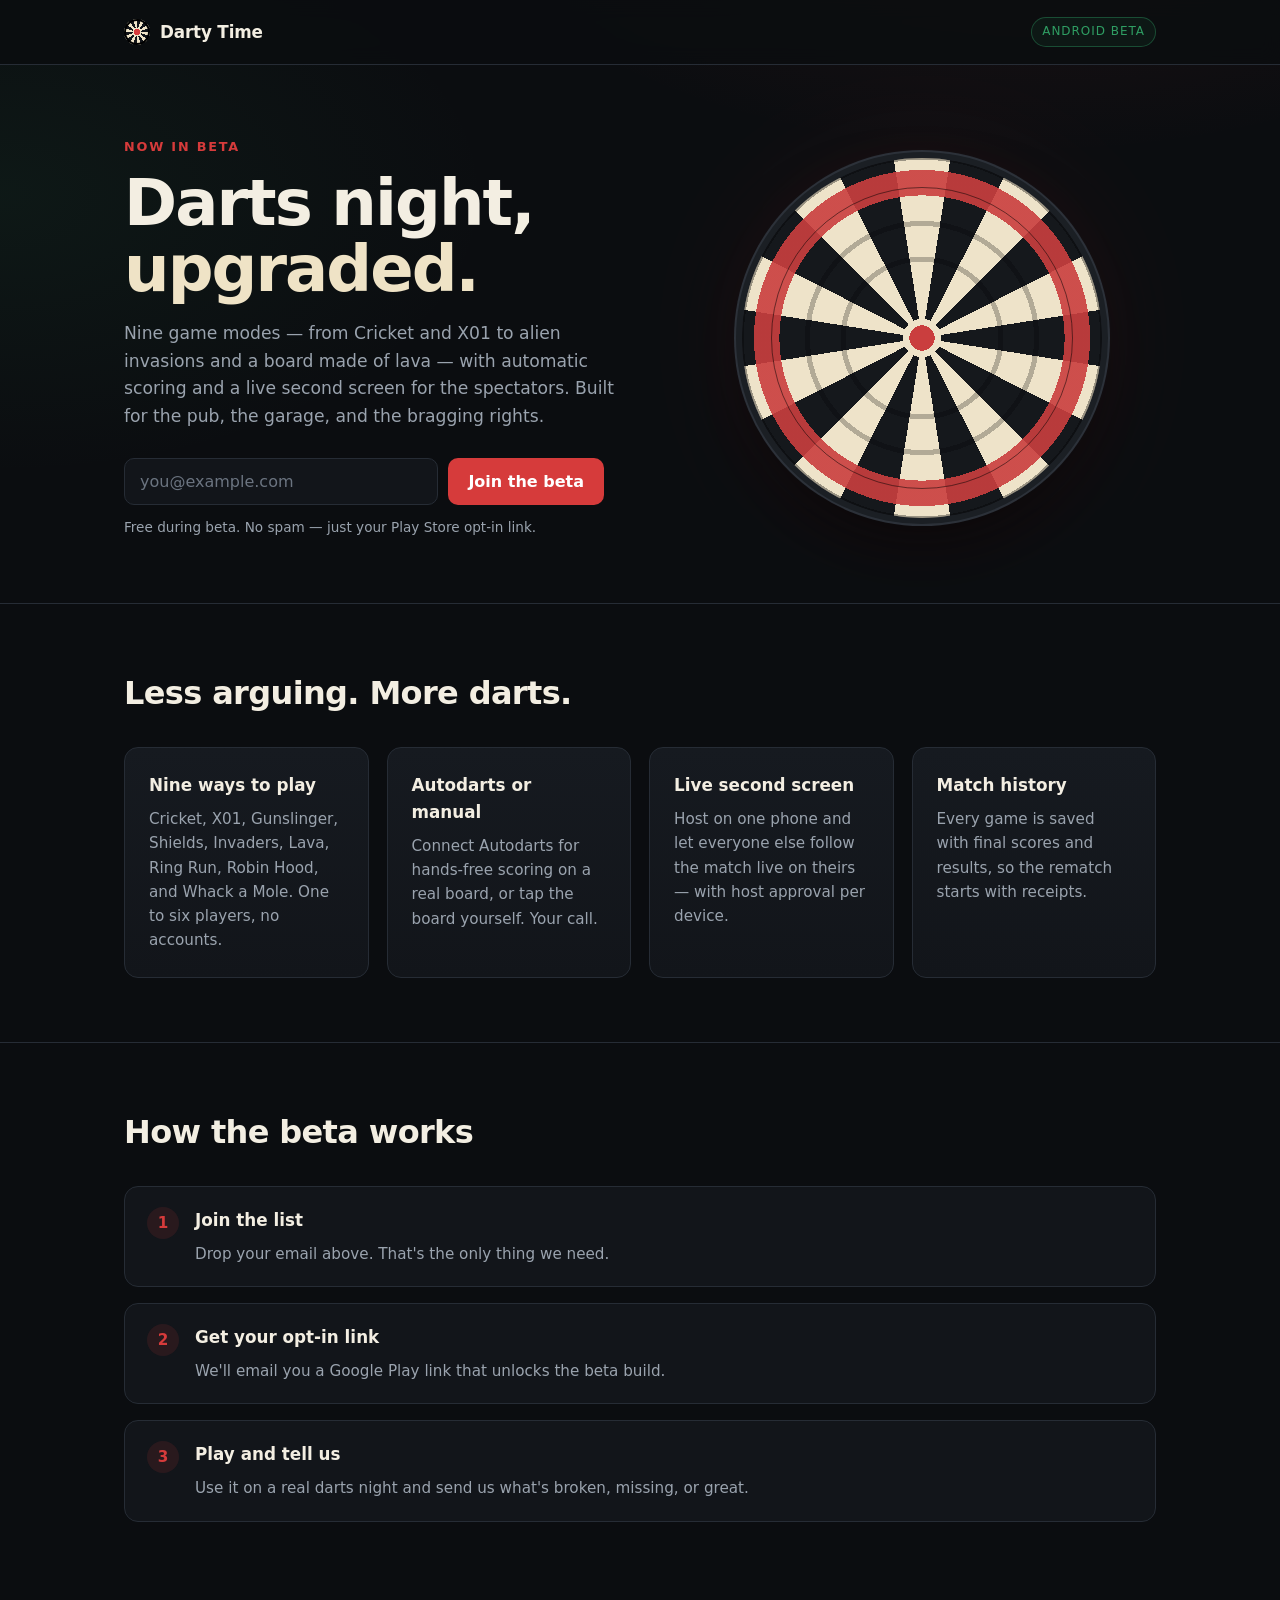
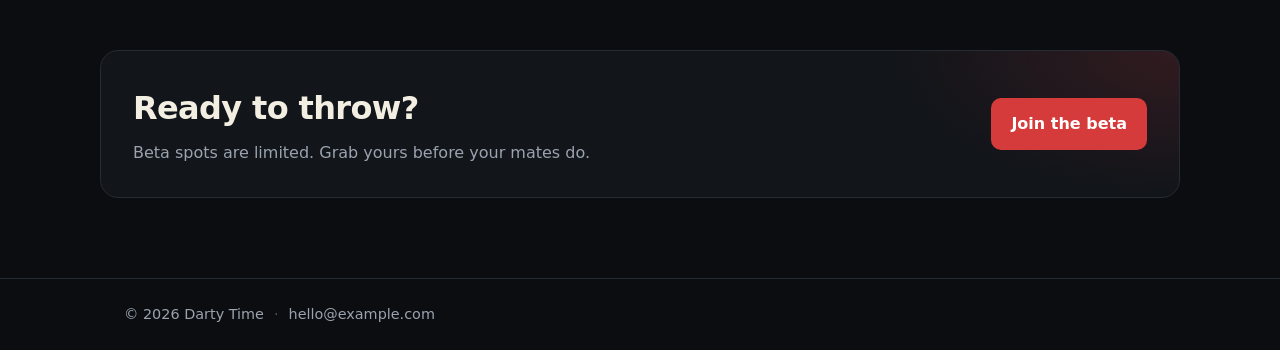
==== index.html @ 1713b17d "Add Darty Time beta landing page" ====
<!DOCTYPE html>
<html lang="en">
<head>
  <meta charset="utf-8">
  <meta name="viewport" content="width=device-width, initial-scale=1">
  <title>Darty Time — Darts night, upgraded</title>
  <meta name="description" content="Nine darts game modes, automatic scoring, and a live second screen. Darty Time is now in beta on Android.">
  <meta name="theme-color" content="#0b0d10">

  <meta property="og:type" content="website">
  <meta property="og:title" content="Darty Time — Darts night, upgraded">
  <meta property="og:description" content="Nine game modes, automatic scoring, and a live second screen. Join the Android beta.">
  <!-- <meta property="og:image" content="https://your-domain.com/og.png"> -->
  <!-- <meta property="og:url" content="https://your-domain.com/"> -->

  <link rel="icon" href="favicon.svg" type="image/svg+xml">
  <link rel="stylesheet" href="style.css">
</head>
<body>
  <a class="skip-link" href="#signup">Skip to signup</a>

  <header class="site-header">
    <div class="container header-inner">
      <a class="brand" href="/" aria-label="Darty Time home">
        <span class="brand-mark" aria-hidden="true"></span>
        <span class="brand-name">Darty Time</span>
      </a>
      <span class="badge">Android beta</span>
    </div>
  </header>

  <main>
    <section class="hero">
      <div class="container hero-inner">
        <div class="hero-copy">
          <p class="eyebrow">Now in beta</p>
          <h1>Darts night,<br><span class="accent">upgraded.</span></h1>
          <p class="lede">
            Nine game modes — from Cricket and X01 to alien invasions and a board
            made of lava — with automatic scoring and a live second screen for the
            spectators. Built for the pub, the garage, and the bragging rights.
          </p>

          <form id="signup" class="signup-form" action="https://formspree.io/f/REPLACE_ME" method="POST" novalidate>
            <label class="sr-only" for="email">Email address</label>
            <div class="field-row">
              <input id="email" type="email" name="email" autocomplete="email" inputmode="email"
                     placeholder="you@example.com" required>
              <button type="submit" class="btn">Join the beta</button>
            </div>
            <input type="text" name="_gotcha" class="hp" tabindex="-1" autocomplete="off" aria-hidden="true">
            <input type="hidden" name="_subject" value="Darty Time beta signup">
            <p class="form-note" id="form-status" role="status" aria-live="polite">
              Free during beta. No spam — just your Play Store opt-in link.
            </p>
          </form>
        </div>

        <div class="hero-art" aria-hidden="true">
          <div class="dartboard">
            <div class="dartboard-ring"></div>
          </div>
        </div>
      </div>
    </section>

    <section class="features">
      <div class="container">
        <h2>Less arguing. More darts.</h2>
        <div class="card-grid">
          <article class="card">
            <h3>Nine ways to play</h3>
            <p>Cricket, X01, Gunslinger, Shields, Invaders, Lava, Ring Run, Robin Hood, and Whack a Mole. One to six players, no accounts.</p>
          </article>
          <article class="card">
            <h3>Autodarts or manual</h3>
            <p>Connect Autodarts for hands-free scoring on a real board, or tap the board yourself. Your call.</p>
          </article>
          <article class="card">
            <h3>Live second screen</h3>
            <p>Host on one phone and let everyone else follow the match live on theirs — with host approval per device.</p>
          </article>
          <article class="card">
            <h3>Match history</h3>
            <p>Every game is saved with final scores and results, so the rematch starts with receipts.</p>
          </article>
        </div>
      </div>
    </section>

    <section class="how">
      <div class="container">
        <h2>How the beta works</h2>
        <ol class="steps">
          <li>
            <span class="step-num">1</span>
            <div>
              <h3>Join the list</h3>
              <p>Drop your email above. That's the only thing we need.</p>
            </div>
          </li>
          <li>
            <span class="step-num">2</span>
            <div>
              <h3>Get your opt-in link</h3>
              <p>We'll email you a Google Play link that unlocks the beta build.</p>
            </div>
          </li>
          <li>
            <span class="step-num">3</span>
            <div>
              <h3>Play and tell us</h3>
              <p>Use it on a real darts night and send us what's broken, missing, or great.</p>
            </div>
          </li>
        </ol>
      </div>
    </section>

    <section class="cta">
      <div class="container cta-inner">
        <div>
          <h2>Ready to throw?</h2>
          <p>Beta spots are limited. Grab yours before your mates do.</p>
        </div>
        <a class="btn" href="#signup">Join the beta</a>
      </div>
    </section>
  </main>

  <footer class="site-footer">
    <div class="container footer-inner">
      <span>&copy; <span id="year">2026</span> Darty Time</span>
      <span class="dot" aria-hidden="true">·</span>
      <a href="mailto:hello@example.com">hello@example.com</a>
    </div>
  </footer>

  <script src="script.js" defer></script>
</body>
</html>
---- style.css ----
:root {
  --bg: #0b0d10;
  --bg-soft: #12151a;
  --card: #161a20;
  --line: #262c35;
  --ink: #f3eee2;
  --muted: #9aa3ae;
  --red: #d63b3b;
  --red-hover: #e04b4b;
  --green: #2f9e63;
  --cream: #efe3c6;
  --radius: 14px;
  --max: 1080px;
}

*,
*::before,
*::after { box-sizing: border-box; }

html { scroll-behavior: smooth; }

body {
  margin: 0;
  background:
    radial-gradient(900px 500px at 80% -10%, rgba(214, 59, 59, 0.12), transparent 70%),
    radial-gradient(700px 400px at 0% 10%, rgba(47, 158, 99, 0.08), transparent 70%),
    var(--bg);
  color: var(--ink);
  font-family: ui-sans-serif, system-ui, -apple-system, "Segoe UI", Roboto, Helvetica, Arial, sans-serif;
  line-height: 1.6;
  -webkit-font-smoothing: antialiased;
}

.container {
  width: 100%;
  max-width: var(--max);
  margin: 0 auto;
  padding: 0 24px;
}

.sr-only {
  position: absolute;
  width: 1px; height: 1px;
  padding: 0; margin: -1px;
  overflow: hidden;
  clip: rect(0 0 0 0);
  white-space: nowrap;
  border: 0;
}

.skip-link {
  position: absolute;
  left: -999px;
  top: 12px;
  background: var(--cream);
  color: #111;
  padding: 8px 14px;
  border-radius: 8px;
  z-index: 100;
}
.skip-link:focus { left: 12px; }

/* Header */
.site-header {
  border-bottom: 1px solid var(--line);
  position: sticky;
  top: 0;
  background: rgba(11, 13, 16, 0.85);
  backdrop-filter: blur(10px);
  z-index: 20;
}
.header-inner {
  display: flex;
  align-items: center;
  justify-content: space-between;
  height: 64px;
}
.brand {
  display: inline-flex;
  align-items: center;
  gap: 10px;
  text-decoration: none;
  color: var(--ink);
  font-weight: 700;
  letter-spacing: -0.01em;
}
.brand-mark {
  width: 26px;
  height: 26px;
  border-radius: 50%;
  background:
    radial-gradient(circle, var(--red) 0 16%, var(--cream) 16% 24%, transparent 24%),
    repeating-conic-gradient(var(--bg-soft) 0 18deg, var(--cream) 18deg 36deg);
  box-shadow: inset 0 0 0 2px #000;
}
.brand-name { font-size: 1.05rem; }
.badge {
  font-size: 0.75rem;
  text-transform: uppercase;
  letter-spacing: 0.08em;
  color: var(--green);
  border: 1px solid rgba(47, 158, 99, 0.4);
  background: rgba(47, 158, 99, 0.08);
  padding: 4px 10px;
  border-radius: 999px;
}

/* Hero */
.hero { padding: 72px 0 64px; }
.hero-inner {
  display: grid;
  grid-template-columns: 1.05fr 0.95fr;
  gap: 48px;
  align-items: center;
}
.eyebrow {
  margin: 0 0 14px;
  font-size: 0.8rem;
  text-transform: uppercase;
  letter-spacing: 0.14em;
  color: var(--red);
  font-weight: 700;
}
h1 {
  margin: 0 0 18px;
  font-size: clamp(2.4rem, 6vw, 4rem);
  line-height: 1.02;
  letter-spacing: -0.03em;
}
h1 .accent { color: var(--cream); }
.lede {
  margin: 0 0 28px;
  color: var(--muted);
  font-size: 1.075rem;
  max-width: 46ch;
}

/* Form */
.signup-form { max-width: 480px; }
.field-row {
  display: flex;
  gap: 10px;
}
.field-row input[type="email"] {
  flex: 1;
  min-width: 0;
  background: var(--bg-soft);
  border: 1px solid var(--line);
  color: var(--ink);
  border-radius: 10px;
  padding: 13px 15px;
  font-size: 1rem;
  font-family: inherit;
  outline: none;
  transition: border-color 0.15s, box-shadow 0.15s;
}
.field-row input[type="email"]::placeholder { color: #6b7480; }
.field-row input[type="email"]:focus {
  border-color: var(--red);
  box-shadow: 0 0 0 3px rgba(214, 59, 59, 0.18);
}
.field-row input[type="email"].invalid { border-color: var(--red); }

.btn {
  display: inline-flex;
  align-items: center;
  justify-content: center;
  gap: 8px;
  background: var(--red);
  color: #fff;
  border: 0;
  border-radius: 10px;
  padding: 13px 20px;
  font-size: 1rem;
  font-weight: 600;
  font-family: inherit;
  text-decoration: none;
  cursor: pointer;
  white-space: nowrap;
  transition: background 0.15s, transform 0.1s;
}
.btn:hover { background: var(--red-hover); }
.btn:active { transform: translateY(1px); }
.btn:disabled { opacity: 0.6; cursor: progress; }

.hp { position: absolute; left: -9999px; opacity: 0; height: 0; width: 0; }

.form-note {
  margin: 12px 0 0;
  font-size: 0.85rem;
  color: var(--muted);
}
.form-note.is-error { color: #ff8080; }
.form-note.is-success { color: #6ee7a0; }

/* Dartboard art */
.hero-art { display: flex; justify-content: center; }
.dartboard {
  position: relative;
  width: min(360px, 78vw);
  aspect-ratio: 1;
  border-radius: 50%;
  background:
    radial-gradient(circle, var(--red) 0 5%, var(--cream) 5% 7.5%, transparent 7.5%),
    radial-gradient(circle, transparent 0 56%, rgba(214, 59, 59, 0.9) 56% 66%, transparent 66% 76%, rgba(47, 158, 99, 0.9) 76% 86%, transparent 86%),
    repeating-conic-gradient(from 9deg, #15181d 0 18deg, var(--cream) 18deg 36deg);
  box-shadow:
    0 0 0 6px #1b1f25,
    0 0 0 8px #2b313a,
    0 30px 70px -20px rgba(0, 0, 0, 0.8),
    0 0 120px -30px rgba(214, 59, 59, 0.25);
  filter: saturate(0.9);
}
.dartboard::after {
  content: "";
  position: absolute;
  inset: 0;
  border-radius: 50%;
  background: radial-gradient(circle, transparent 0 30%, rgba(0, 0, 0, 0.25) 30% 32%, transparent 32% 44%, rgba(0, 0, 0, 0.25) 44% 46%, transparent 46% 70%, rgba(0, 0, 0, 0.35) 70% 72%, transparent 72%);
}
.dartboard-ring {
  position: absolute;
  inset: 8%;
  border-radius: 50%;
  border: 1px solid rgba(0, 0, 0, 0.5);
}

/* Sections */
section { padding: 64px 0; }
h2 {
  margin: 0 0 28px;
  font-size: clamp(1.5rem, 3vw, 2rem);
  letter-spacing: -0.02em;
}
h3 { margin: 0 0 8px; font-size: 1.05rem; }

.features { border-top: 1px solid var(--line); }
.card-grid {
  display: grid;
  grid-template-columns: repeat(auto-fit, minmax(230px, 1fr));
  gap: 18px;
}
.card {
  background: linear-gradient(180deg, var(--card), var(--bg-soft));
  border: 1px solid var(--line);
  border-radius: var(--radius);
  padding: 24px;
}
.card p { margin: 0; color: var(--muted); font-size: 0.95rem; }

/* Steps */
.how { border-top: 1px solid var(--line); }
.steps {
  list-style: none;
  margin: 0;
  padding: 0;
  display: grid;
  gap: 16px;
  counter-reset: step;
}
.steps li {
  display: flex;
  gap: 16px;
  align-items: flex-start;
  background: var(--bg-soft);
  border: 1px solid var(--line);
  border-radius: var(--radius);
  padding: 20px 22px;
}
.step-num {
  flex: none;
  width: 32px;
  height: 32px;
  display: grid;
  place-items: center;
  border-radius: 50%;
  background: rgba(214, 59, 59, 0.12);
  color: var(--red);
  font-weight: 700;
  font-size: 0.95rem;
}
.steps p { margin: 0; color: var(--muted); font-size: 0.95rem; }

/* CTA */
.cta { padding-bottom: 80px; }
.cta-inner {
  display: flex;
  align-items: center;
  justify-content: space-between;
  gap: 24px;
  background:
    radial-gradient(400px 200px at 100% 0%, rgba(214, 59, 59, 0.16), transparent 70%),
    var(--bg-soft);
  border: 1px solid var(--line);
  border-radius: 18px;
  padding: 32px;
}
.cta h2 { margin: 0 0 6px; }
.cta p { margin: 0; color: var(--muted); }

/* Footer */
.site-footer {
  border-top: 1px solid var(--line);
  padding: 24px 0;
}
.footer-inner {
  display: flex;
  align-items: center;
  gap: 10px;
  color: var(--muted);
  font-size: 0.9rem;
}
.site-footer a { color: var(--muted); text-decoration: none; }
.site-footer a:hover { color: var(--ink); }
.dot { opacity: 0.5; }

/* Responsive */
@media (max-width: 860px) {
  .hero-inner { grid-template-columns: 1fr; gap: 40px; }
  .hero-art { order: -1; }
  .dartboard { width: min(260px, 60vw); }
  .card-grid { grid-template-columns: 1fr; }
  .cta-inner { flex-direction: column; align-items: flex-start; }
}

@media (max-width: 520px) {
  .hero { padding: 48px 0; }
  .field-row { flex-direction: column; }
  .field-row .btn { width: 100%; }
  .cta-inner { padding: 24px; }
}

@media (prefers-reduced-motion: reduce) {
  html { scroll-behavior: auto; }
  * { transition: none !important; }
}
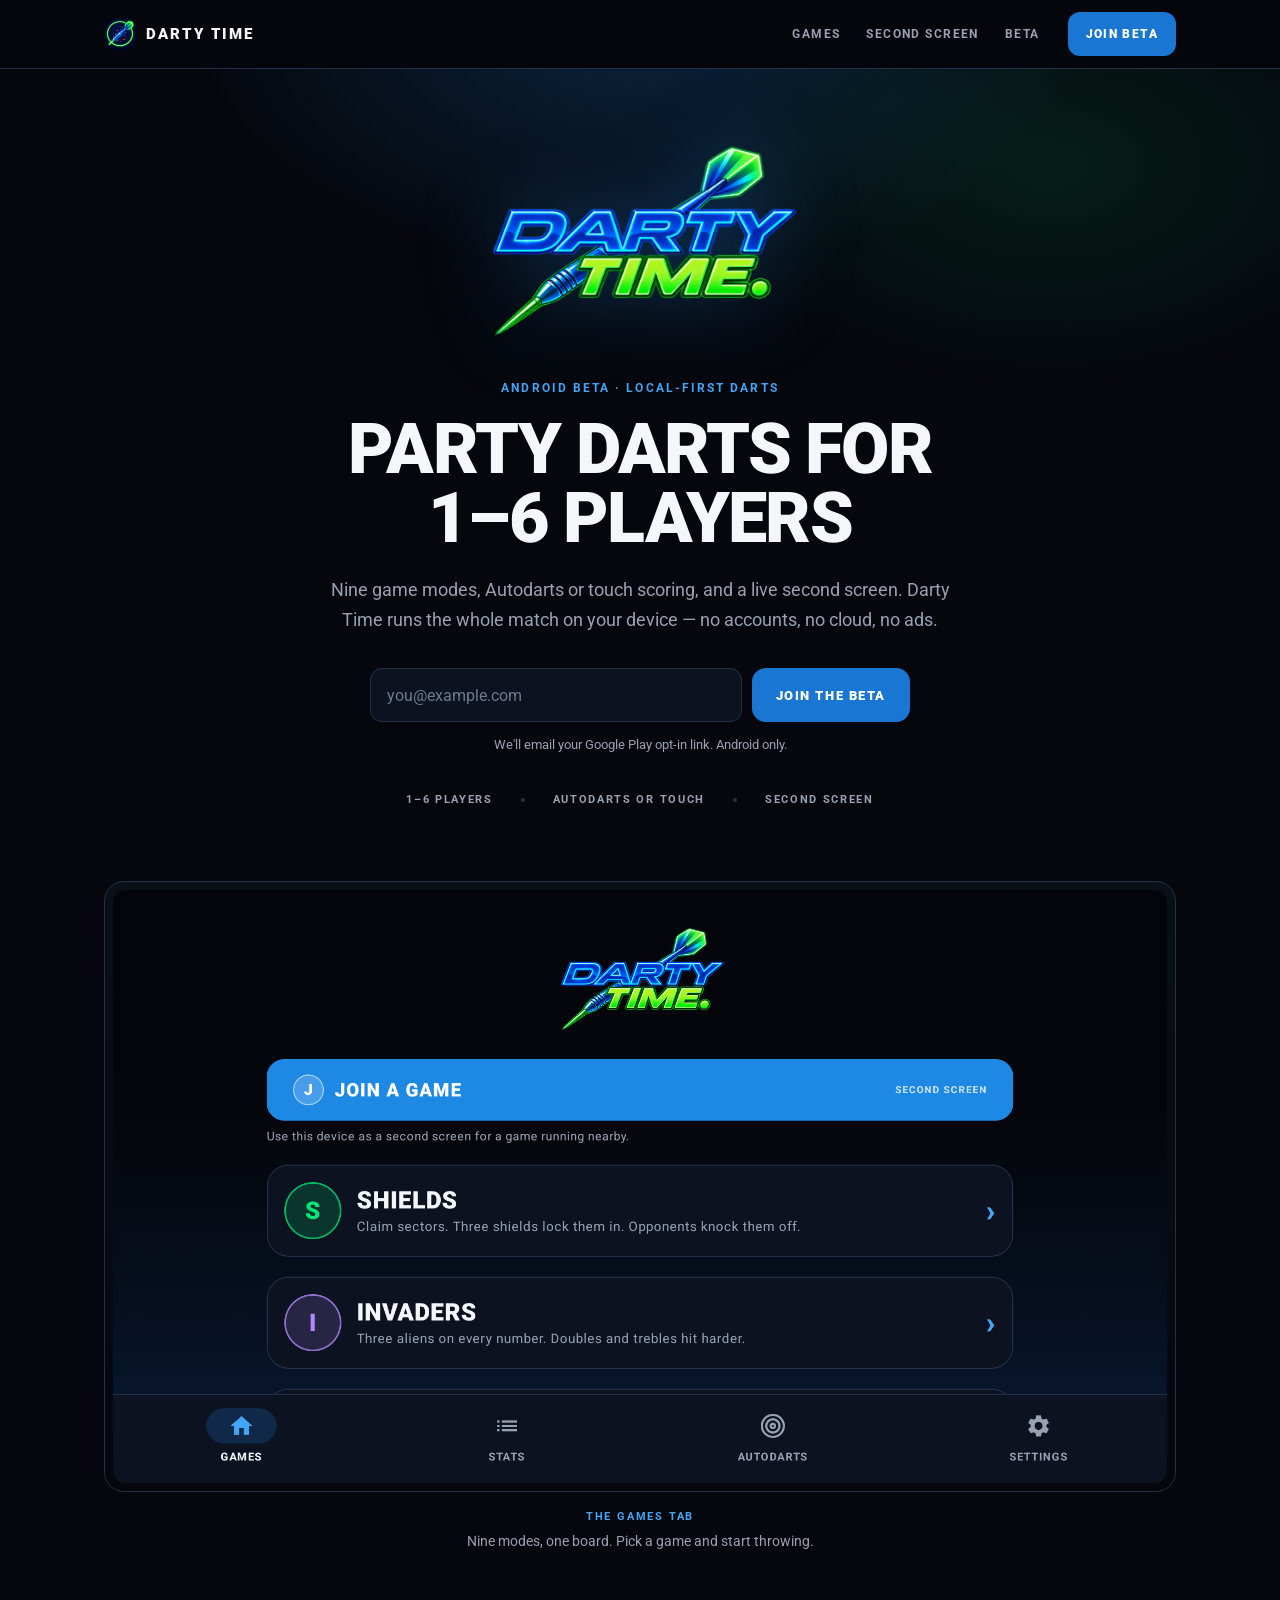
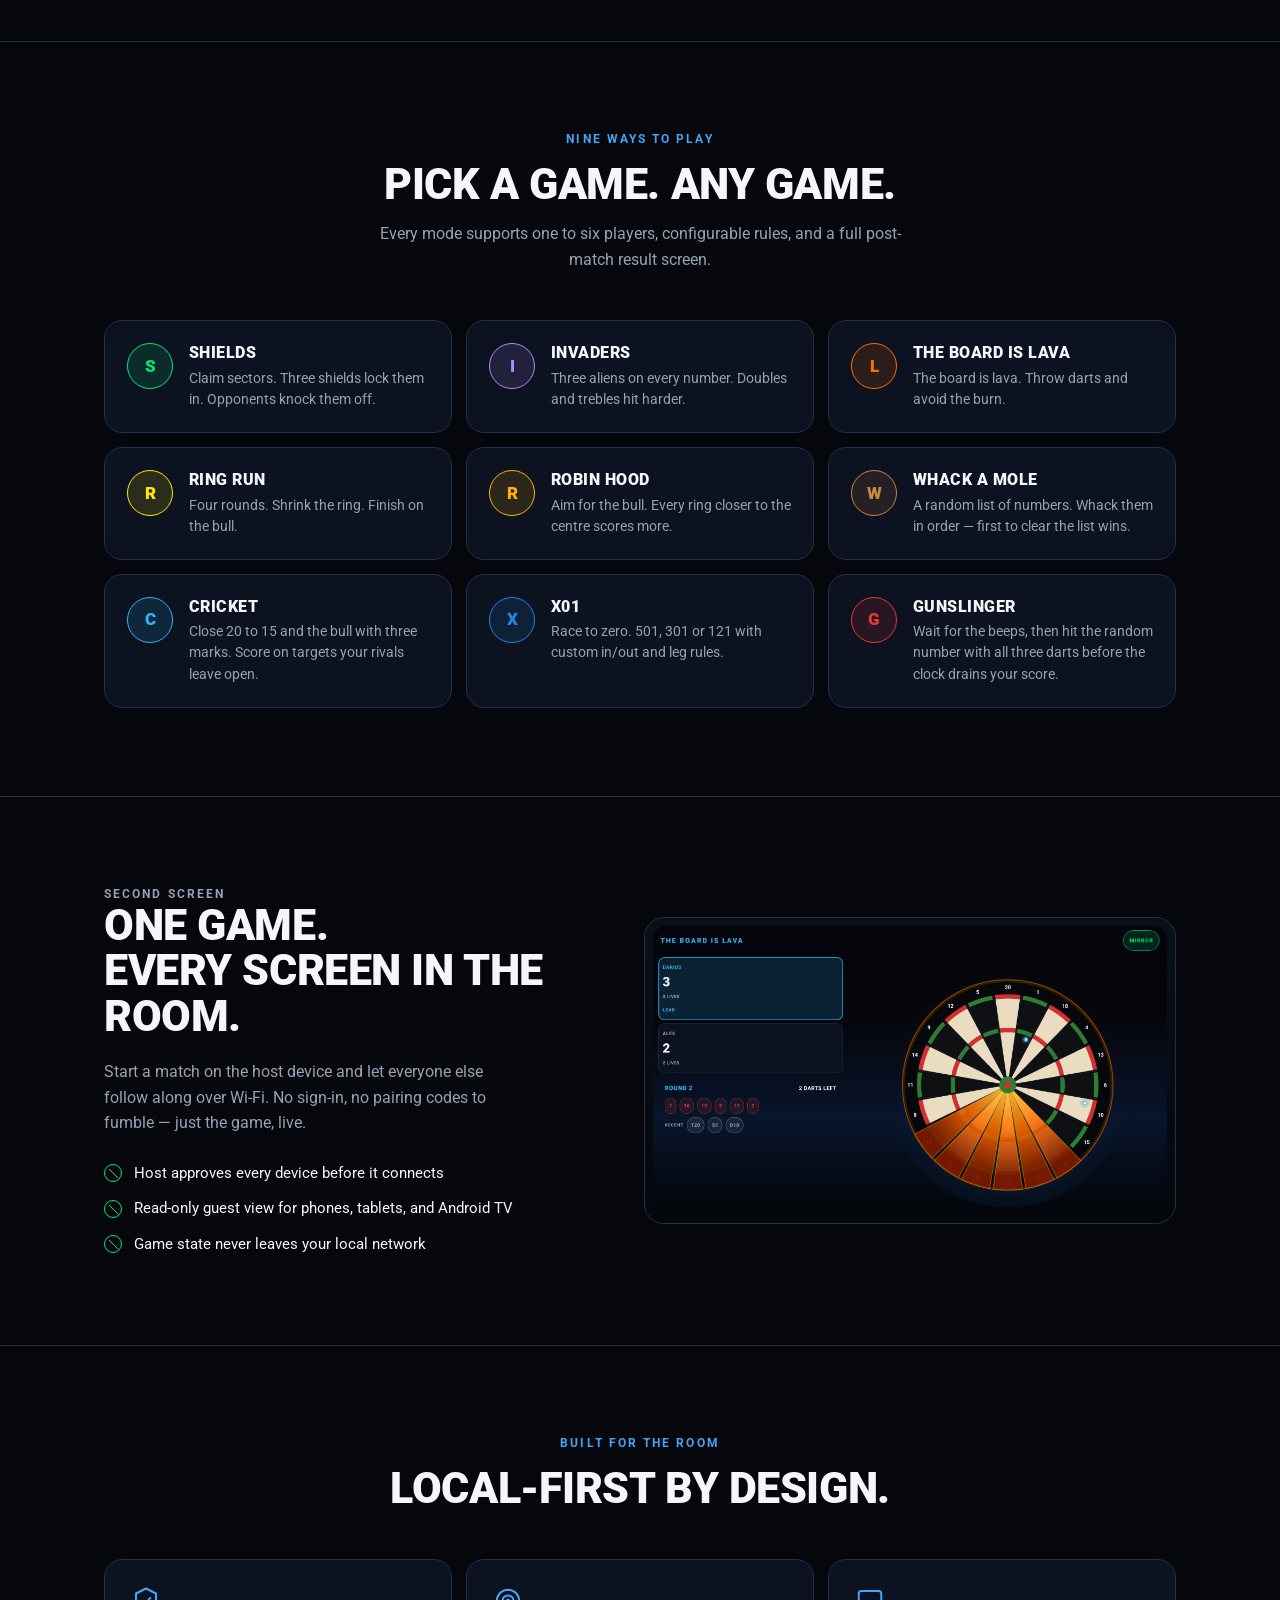
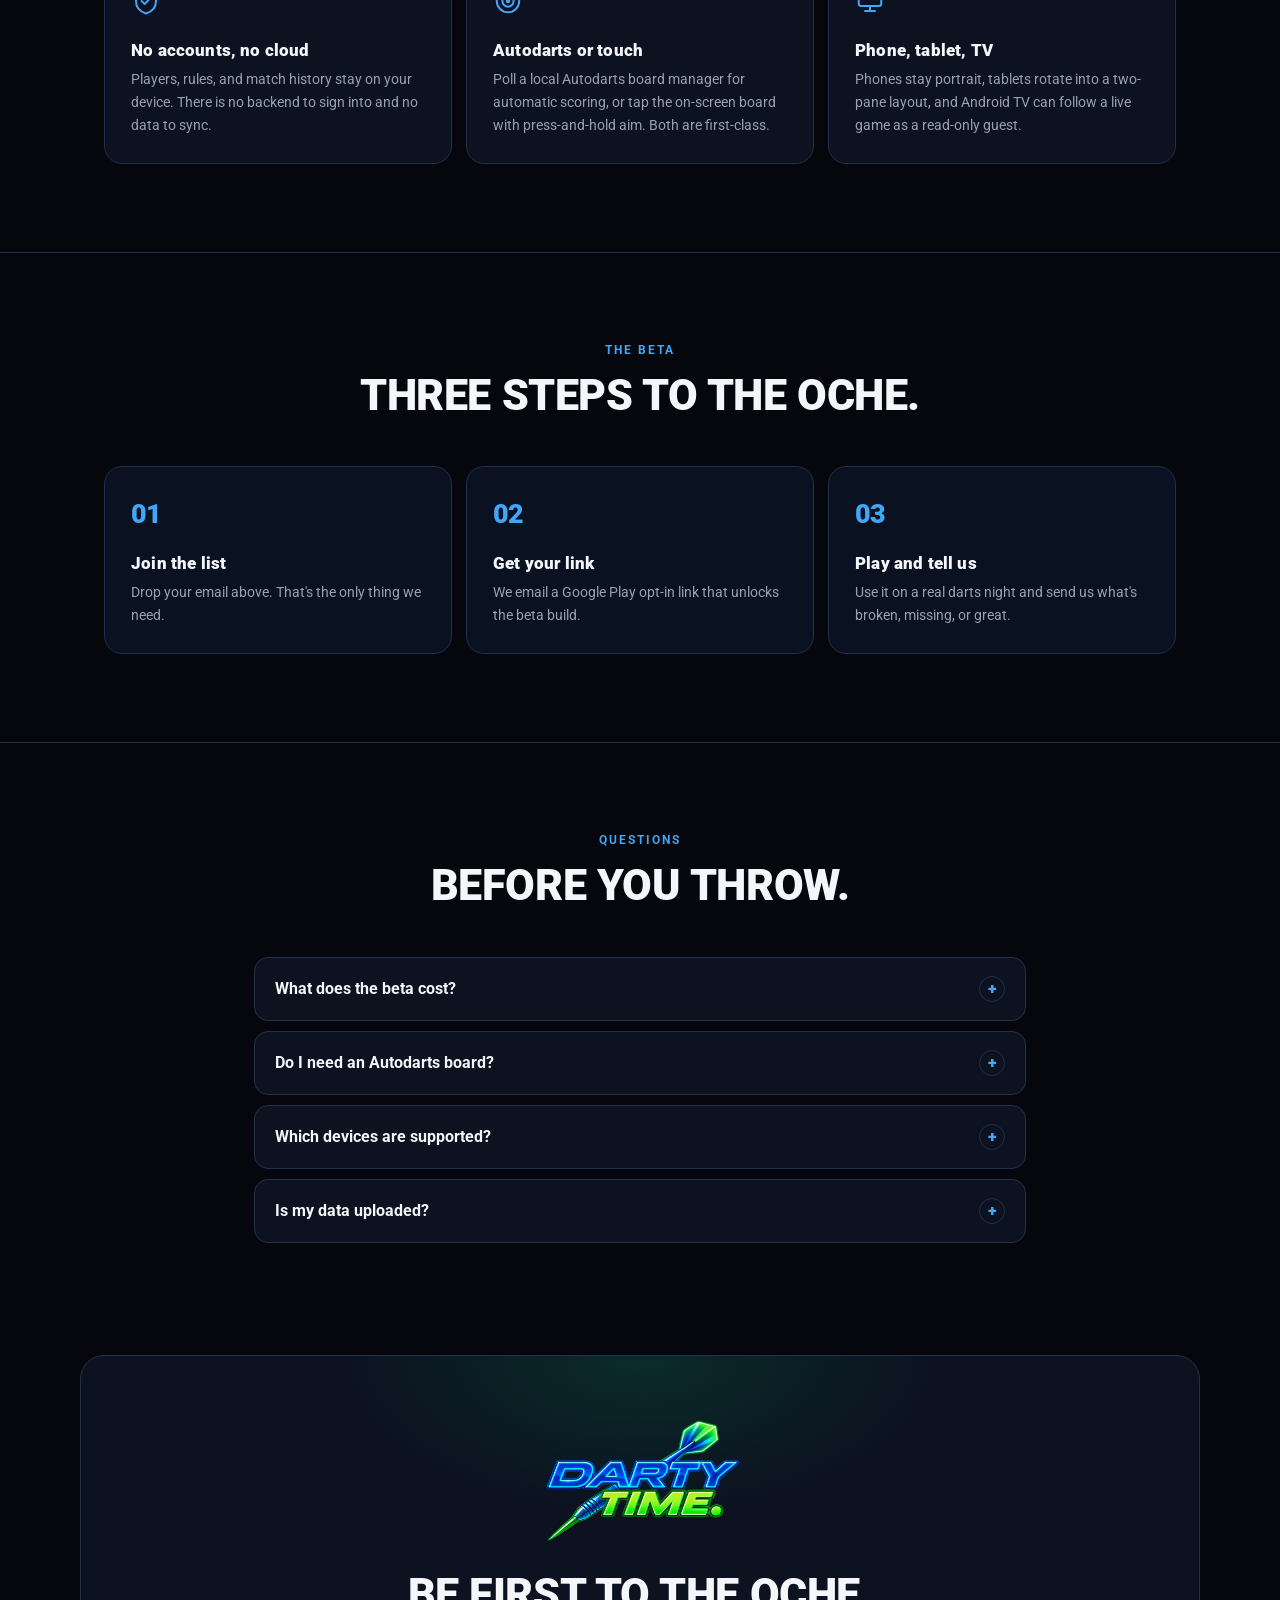
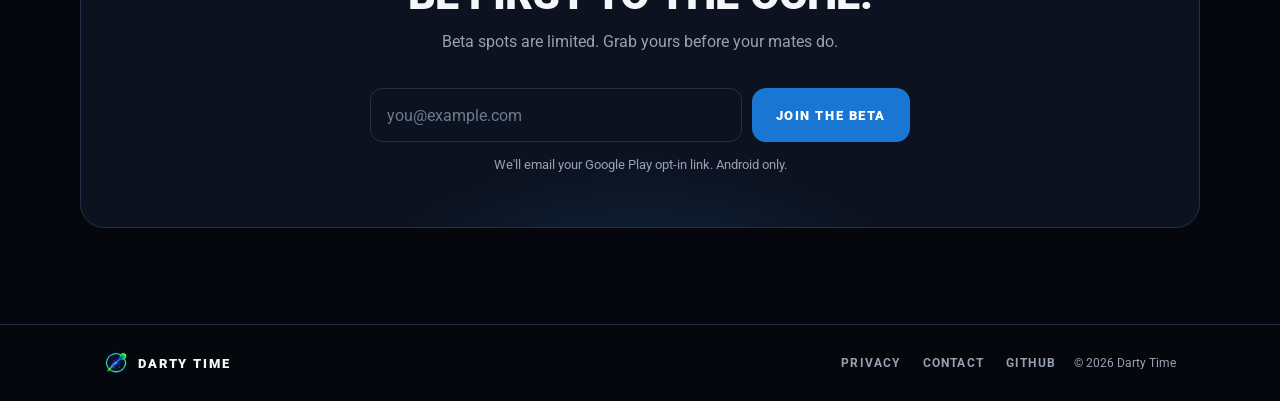
==== commit 51a4cd1b: "Redesign landing page to match the Darty Time brand" ====
--- a/index.html
+++ b/index.html
@@ -3,136 +3,299 @@
 <head>
   <meta charset="utf-8">
   <meta name="viewport" content="width=device-width, initial-scale=1">
-  <title>Darty Time — Darts night, upgraded</title>
-  <meta name="description" content="Nine darts game modes, automatic scoring, and a live second screen. Darty Time is now in beta on Android.">
-  <meta name="theme-color" content="#0b0d10">
+  <title>Darty Time — Party darts for 1–6 players</title>
+  <meta name="description" content="Nine darts game modes, Autodarts or touch scoring, and a live second screen. Darty Time runs the match on your device — no accounts, no cloud, no ads. Join the Android beta.">
+  <meta name="theme-color" content="#05070D">
 
   <meta property="og:type" content="website">
-  <meta property="og:title" content="Darty Time — Darts night, upgraded">
-  <meta property="og:description" content="Nine game modes, automatic scoring, and a live second screen. Join the Android beta.">
-  <!-- <meta property="og:image" content="https://your-domain.com/og.png"> -->
-  <!-- <meta property="og:url" content="https://your-domain.com/"> -->
-
-  <link rel="icon" href="favicon.svg" type="image/svg+xml">
+  <meta property="og:title" content="Darty Time — Party darts for 1–6 players">
+  <meta property="og:description" content="Nine game modes, Autodarts or touch scoring, and a live second screen. Join the Android beta.">
+  <meta property="og:image" content="https://dariushayati.github.io/darty-time-website/assets/feature-graphic.png">
+  <meta property="og:url" content="https://dariushayati.github.io/darty-time-website/">
+  <meta name="twitter:card" content="summary_large_image">
+
+  <link rel="icon" href="assets/icon.png" type="image/png">
+  <link rel="apple-touch-icon" href="assets/icon.png">
+  <link rel="preconnect" href="https://fonts.googleapis.com">
+  <link rel="preconnect" href="https://fonts.gstatic.com" crossorigin>
+  <link href="https://fonts.googleapis.com/css2?family=Roboto:wght@400;500;700;900&display=swap" rel="stylesheet">
   <link rel="stylesheet" href="style.css">
 </head>
 <body>
   <a class="skip-link" href="#signup">Skip to signup</a>
 
   <header class="site-header">
-    <div class="container header-inner">
+    <div class="wrap header-inner">
       <a class="brand" href="/" aria-label="Darty Time home">
-        <span class="brand-mark" aria-hidden="true"></span>
-        <span class="brand-name">Darty Time</span>
+        <img src="assets/icon.png" alt="" width="32" height="32">
+        <span>Darty Time</span>
       </a>
-      <span class="badge">Android beta</span>
+      <nav class="site-nav" aria-label="Main">
+        <a href="#games">Games</a>
+        <a href="#second-screen">Second screen</a>
+        <a href="#beta">Beta</a>
+      </nav>
+      <a class="btn btn-sm" href="#signup">Join beta</a>
     </div>
   </header>
 
   <main>
-    <section class="hero">
-      <div class="container hero-inner">
-        <div class="hero-copy">
-          <p class="eyebrow">Now in beta</p>
-          <h1>Darts night,<br><span class="accent">upgraded.</span></h1>
-          <p class="lede">
-            Nine game modes — from Cricket and X01 to alien invasions and a board
-            made of lava — with automatic scoring and a live second screen for the
-            spectators. Built for the pub, the garage, and the bragging rights.
+    <section class="hero" id="top">
+      <div class="wrap">
+        <img class="hero-logo" src="assets/logo.png" alt="Darty Time" width="1024" height="512">
+        <p class="eyebrow">Android beta · Local-first darts</p>
+        <h1>Party darts for<br>1–6 players</h1>
+        <p class="lede">
+          Nine game modes, Autodarts or touch scoring, and a live second screen.
+          Darty Time runs the whole match on your device — no accounts, no cloud,
+          no ads.
+        </p>
+
+        <form id="signup" class="signup-form js-signup" action="https://formspree.io/f/REPLACE_ME" method="POST" novalidate>
+          <label class="sr-only" for="email">Email address</label>
+          <div class="field-row">
+            <input id="email" type="email" name="email" autocomplete="email" inputmode="email"
+                   placeholder="you@example.com" required>
+            <button type="submit" class="btn">Join the beta</button>
+          </div>
+          <input type="text" name="_gotcha" class="hp" tabindex="-1" autocomplete="off" aria-hidden="true">
+          <input type="hidden" name="_subject" value="Darty Time beta signup">
+          <p class="form-note form-status" role="status" aria-live="polite">
+            We'll email your Google Play opt-in link. Android only.
           </p>
-
-          <form id="signup" class="signup-form" action="https://formspree.io/f/REPLACE_ME" method="POST" novalidate>
-            <label class="sr-only" for="email">Email address</label>
-            <div class="field-row">
-              <input id="email" type="email" name="email" autocomplete="email" inputmode="email"
-                     placeholder="you@example.com" required>
-              <button type="submit" class="btn">Join the beta</button>
-            </div>
-            <input type="text" name="_gotcha" class="hp" tabindex="-1" autocomplete="off" aria-hidden="true">
-            <input type="hidden" name="_subject" value="Darty Time beta signup">
-            <p class="form-note" id="form-status" role="status" aria-live="polite">
-              Free during beta. No spam — just your Play Store opt-in link.
-            </p>
-          </form>
+        </form>
+
+        <ul class="trust-row" aria-label="At a glance">
+          <li>1–6 players</li>
+          <li>Autodarts or touch</li>
+          <li>Second screen</li>
+        </ul>
+      </div>
+    </section>
+
+    <section class="shot-section">
+      <div class="wrap">
+        <figure class="screen">
+          <img src="assets/menu.png" alt="The Darty Time games menu, with Join a Game above a list of game modes including Shields and Invaders" width="1920" height="1080" fetchpriority="high">
+        </figure>
+        <p class="screen-caption">
+          <span class="label">The games tab</span>
+          Nine modes, one board. Pick a game and start throwing.
+        </p>
+      </div>
+    </section>
+
+    <section class="games" id="games">
+      <div class="wrap">
+        <header class="section-head">
+          <p class="eyebrow">Nine ways to play</p>
+          <h2>Pick a game. Any game.</h2>
+          <p>Every mode supports one to six players, configurable rules, and a full
+             post-match result screen.</p>
+        </header>
+
+        <div class="game-grid">
+          <article class="game-card" style="--accent:#00E676">
+            <span class="game-badge" aria-hidden="true">S</span>
+            <div>
+              <h3>Shields</h3>
+              <p>Claim sectors. Three shields lock them in. Opponents knock them off.</p>
+            </div>
+          </article>
+          <article class="game-card" style="--accent:#B388FF">
+            <span class="game-badge" aria-hidden="true">I</span>
+            <div>
+              <h3>Invaders</h3>
+              <p>Three aliens on every number. Doubles and trebles hit harder.</p>
+            </div>
+          </article>
+          <article class="game-card" style="--accent:#FF6D00">
+            <span class="game-badge" aria-hidden="true">L</span>
+            <div>
+              <h3>The Board Is Lava</h3>
+              <p>The board is lava. Throw darts and avoid the burn.</p>
+            </div>
+          </article>
+          <article class="game-card" style="--accent:#FFEB00">
+            <span class="game-badge" aria-hidden="true">R</span>
+            <div>
+              <h3>Ring Run</h3>
+              <p>Four rounds. Shrink the ring. Finish on the bull.</p>
+            </div>
+          </article>
+          <article class="game-card" style="--accent:#FFB300">
+            <span class="game-badge" aria-hidden="true">R</span>
+            <div>
+              <h3>Robin Hood</h3>
+              <p>Aim for the bull. Every ring closer to the centre scores more.</p>
+            </div>
+          </article>
+          <article class="game-card" style="--accent:#C9873F">
+            <span class="game-badge" aria-hidden="true">W</span>
+            <div>
+              <h3>Whack a Mole</h3>
+              <p>A random list of numbers. Whack them in order — first to clear the list wins.</p>
+            </div>
+          </article>
+          <article class="game-card" style="--accent:#29B6F6">
+            <span class="game-badge" aria-hidden="true">C</span>
+            <div>
+              <h3>Cricket</h3>
+              <p>Close 20 to 15 and the bull with three marks. Score on targets your rivals leave open.</p>
+            </div>
+          </article>
+          <article class="game-card" style="--accent:#1E88E5">
+            <span class="game-badge" aria-hidden="true">X</span>
+            <div>
+              <h3>X01</h3>
+              <p>Race to zero. 501, 301 or 121 with custom in/out and leg rules.</p>
+            </div>
+          </article>
+          <article class="game-card" style="--accent:#E53935">
+            <span class="game-badge" aria-hidden="true">G</span>
+            <div>
+              <h3>Gunslinger</h3>
+              <p>Wait for the beeps, then hit the random number with all three darts before the clock drains your score.</p>
+            </div>
+          </article>
         </div>
-
-        <div class="hero-art" aria-hidden="true">
-          <div class="dartboard">
-            <div class="dartboard-ring"></div>
-          </div>
+      </div>
+    </section>
+
+    <section class="split" id="second-screen">
+      <div class="wrap split-inner">
+        <div class="split-copy">
+          <p class="eyebrow">Second screen</p>
+          <h2>One game.<br>Every screen in the room.</h2>
+          <p>
+            Start a match on the host device and let everyone else follow along over
+            Wi-Fi. No sign-in, no pairing codes to fumble — just the game, live.
+          </p>
+          <ul class="check-list">
+            <li>Host approves every device before it connects</li>
+            <li>Read-only guest view for phones, tablets, and Android TV</li>
+            <li>Game state never leaves your local network</li>
+          </ul>
         </div>
+        <figure class="screen screen-tilt">
+          <img src="assets/game.png" alt="A live game of The Board Is Lava mirrored to a second screen, showing player lives and the board" width="1920" height="1080" loading="lazy">
+        </figure>
       </div>
     </section>
 
     <section class="features">
-      <div class="container">
-        <h2>Less arguing. More darts.</h2>
-        <div class="card-grid">
-          <article class="card">
-            <h3>Nine ways to play</h3>
-            <p>Cricket, X01, Gunslinger, Shields, Invaders, Lava, Ring Run, Robin Hood, and Whack a Mole. One to six players, no accounts.</p>
-          </article>
-          <article class="card">
-            <h3>Autodarts or manual</h3>
-            <p>Connect Autodarts for hands-free scoring on a real board, or tap the board yourself. Your call.</p>
-          </article>
-          <article class="card">
-            <h3>Live second screen</h3>
-            <p>Host on one phone and let everyone else follow the match live on theirs — with host approval per device.</p>
-          </article>
-          <article class="card">
-            <h3>Match history</h3>
-            <p>Every game is saved with final scores and results, so the rematch starts with receipts.</p>
+      <div class="wrap">
+        <header class="section-head">
+          <p class="eyebrow">Built for the room</p>
+          <h2>Local-first by design.</h2>
+        </header>
+        <div class="feature-grid">
+          <article class="feature-card">
+            <svg viewBox="0 0 24 24" aria-hidden="true"><path d="M12 2 4 6v6c0 5 3.4 8.6 8 10 4.6-1.4 8-5 8-10V6l-8-4Z"/><path d="m8.5 12 2.5 2.5 4.5-5"/></svg>
+            <h3>No accounts, no cloud</h3>
+            <p>Players, rules, and match history stay on your device. There is no backend to sign into and no data to sync.</p>
+          </article>
+          <article class="feature-card">
+            <svg viewBox="0 0 24 24" aria-hidden="true"><circle cx="12" cy="12" r="9"/><circle cx="12" cy="12" r="4.5"/><circle cx="12" cy="12" r="1"/></svg>
+            <h3>Autodarts or touch</h3>
+            <p>Poll a local Autodarts board manager for automatic scoring, or tap the on-screen board with press-and-hold aim. Both are first-class.</p>
+          </article>
+          <article class="feature-card">
+            <svg viewBox="0 0 24 24" aria-hidden="true"><rect x="3" y="4" width="18" height="12" rx="2"/><path d="M8 20h8M12 16v4"/></svg>
+            <h3>Phone, tablet, TV</h3>
+            <p>Phones stay portrait, tablets rotate into a two-pane layout, and Android TV can follow a live game as a read-only guest.</p>
           </article>
         </div>
       </div>
     </section>
 
-    <section class="how">
-      <div class="container">
-        <h2>How the beta works</h2>
+    <section class="beta" id="beta">
+      <div class="wrap">
+        <header class="section-head">
+          <p class="eyebrow">The beta</p>
+          <h2>Three steps to the oche.</h2>
+        </header>
         <ol class="steps">
           <li>
-            <span class="step-num">1</span>
-            <div>
-              <h3>Join the list</h3>
-              <p>Drop your email above. That's the only thing we need.</p>
-            </div>
+            <span class="step-num">01</span>
+            <h3>Join the list</h3>
+            <p>Drop your email above. That's the only thing we need.</p>
           </li>
           <li>
-            <span class="step-num">2</span>
-            <div>
-              <h3>Get your opt-in link</h3>
-              <p>We'll email you a Google Play link that unlocks the beta build.</p>
-            </div>
+            <span class="step-num">02</span>
+            <h3>Get your link</h3>
+            <p>We email a Google Play opt-in link that unlocks the beta build.</p>
           </li>
           <li>
-            <span class="step-num">3</span>
-            <div>
-              <h3>Play and tell us</h3>
-              <p>Use it on a real darts night and send us what's broken, missing, or great.</p>
-            </div>
+            <span class="step-num">03</span>
+            <h3>Play and tell us</h3>
+            <p>Use it on a real darts night and send us what's broken, missing, or great.</p>
           </li>
         </ol>
       </div>
     </section>
 
+    <section class="faq">
+      <div class="wrap faq-inner">
+        <header class="section-head">
+          <p class="eyebrow">Questions</p>
+          <h2>Before you throw.</h2>
+        </header>
+        <div class="faq-list">
+          <details>
+            <summary>What does the beta cost?</summary>
+            <p>Nothing to join. The build is delivered through Google Play's testing track, and you can leave it at any time.</p>
+          </details>
+          <details>
+            <summary>Do I need an Autodarts board?</summary>
+            <p>No. Autodarts and touch scoring are equal first-class paths, so a plain board and a phone are enough.</p>
+          </details>
+          <details>
+            <summary>Which devices are supported?</summary>
+            <p>Android phones in portrait, Android tablets, and Android TV or Google TV as an optional read-only second screen.</p>
+          </details>
+          <details>
+            <summary>Is my data uploaded?</summary>
+            <p>No. Players, settings, and match history stay on your device. Second-screen data stays on your local network. Read the <a href="privacy.html">privacy policy</a>.</p>
+          </details>
+        </div>
+      </div>
+    </section>
+
     <section class="cta">
-      <div class="container cta-inner">
-        <div>
-          <h2>Ready to throw?</h2>
-          <p>Beta spots are limited. Grab yours before your mates do.</p>
-        </div>
-        <a class="btn" href="#signup">Join the beta</a>
+      <div class="wrap cta-panel">
+        <img class="cta-logo" src="assets/logo.png" alt="Darty Time" width="1024" height="512" loading="lazy">
+        <h2>Be first to the oche.</h2>
+        <p>Beta spots are limited. Grab yours before your mates do.</p>
+        <form class="signup-form js-signup" action="https://formspree.io/f/REPLACE_ME" method="POST" novalidate>
+          <label class="sr-only" for="email-bottom">Email address</label>
+          <div class="field-row">
+            <input id="email-bottom" type="email" name="email" autocomplete="email" inputmode="email"
+                   placeholder="you@example.com" required>
+            <button type="submit" class="btn">Join the beta</button>
+          </div>
+          <input type="text" name="_gotcha" class="hp" tabindex="-1" autocomplete="off" aria-hidden="true">
+          <input type="hidden" name="_subject" value="Darty Time beta signup">
+          <p class="form-note form-status" role="status" aria-live="polite">
+            We'll email your Google Play opt-in link. Android only.
+          </p>
+        </form>
       </div>
     </section>
   </main>
 
   <footer class="site-footer">
-    <div class="container footer-inner">
-      <span>&copy; <span id="year">2026</span> Darty Time</span>
-      <span class="dot" aria-hidden="true">·</span>
-      <a href="mailto:hello@example.com">hello@example.com</a>
+    <div class="wrap footer-inner">
+      <a class="brand brand-sm" href="#top" aria-label="Back to top">
+        <img src="assets/icon.png" alt="" width="24" height="24">
+        <span>Darty Time</span>
+      </a>
+      <nav class="footer-links" aria-label="Footer">
+        <a href="privacy.html">Privacy</a>
+        <a href="mailto:darius.hayati@gmail.com">Contact</a>
+        <a href="https://github.com/dariushayati/darty-time-website">GitHub</a>
+      </nav>
+      <span class="copyright">&copy; <span id="year">2026</span> Darty Time</span>
     </div>
   </footer>
 
--- a/style.css
+++ b/style.css
@@ -1,16 +1,23 @@
 :root {
-  --bg: #0b0d10;
-  --bg-soft: #12151a;
-  --card: #161a20;
-  --line: #262c35;
-  --ink: #f3eee2;
-  --muted: #9aa3ae;
-  --red: #d63b3b;
-  --red-hover: #e04b4b;
-  --green: #2f9e63;
-  --cream: #efe3c6;
-  --radius: 14px;
-  --max: 1080px;
+  --arena: #03050A;
+  --night: #05070D;
+  --navy: #0C1220;
+  --raised: #141C2E;
+  --bar: #0A1222;
+  --edge: #22304A;
+  --chalk: #F4F6FA;
+  --steel: #97A1B2;
+  --blue: #1E88E5;
+  --blue-bright: #42A5F5;
+  --action: #1976D2;
+  --action-hover: #2186E4;
+  --green: #00E676;
+  --chip: #0F1624;
+
+  --radius-btn: 14px;
+  --radius-card: 18px;
+  --radius-panel: 20px;
+  --max: 1120px;
 }
 
 *,
@@ -21,17 +28,20 @@
 
 body {
   margin: 0;
-  background:
-    radial-gradient(900px 500px at 80% -10%, rgba(214, 59, 59, 0.12), transparent 70%),
-    radial-gradient(700px 400px at 0% 10%, rgba(47, 158, 99, 0.08), transparent 70%),
-    var(--bg);
-  color: var(--ink);
-  font-family: ui-sans-serif, system-ui, -apple-system, "Segoe UI", Roboto, Helvetica, Arial, sans-serif;
+  background: var(--night);
+  color: var(--chalk);
+  font-family: Roboto, ui-sans-serif, system-ui, -apple-system, "Segoe UI", Helvetica, Arial, sans-serif;
+  font-size: 16px;
   line-height: 1.6;
   -webkit-font-smoothing: antialiased;
-}
-
-.container {
+  text-rendering: optimizeLegibility;
+}
+
+::selection { background: rgba(30, 136, 229, 0.4); }
+
+img { max-width: 100%; height: auto; }
+
+.wrap {
   width: 100%;
   max-width: var(--max);
   margin: 0 auto;
@@ -52,285 +62,619 @@
   position: absolute;
   left: -999px;
   top: 12px;
-  background: var(--cream);
-  color: #111;
+  z-index: 200;
+  background: var(--chalk);
+  color: var(--arena);
   padding: 8px 14px;
   border-radius: 8px;
-  z-index: 100;
+  font-weight: 700;
 }
 .skip-link:focus { left: 12px; }
 
-/* Header */
-.site-header {
-  border-bottom: 1px solid var(--line);
-  position: sticky;
-  top: 0;
-  background: rgba(11, 13, 16, 0.85);
-  backdrop-filter: blur(10px);
-  z-index: 20;
-}
-.header-inner {
-  display: flex;
-  align-items: center;
-  justify-content: space-between;
-  height: 64px;
-}
-.brand {
-  display: inline-flex;
-  align-items: center;
-  gap: 10px;
-  text-decoration: none;
-  color: var(--ink);
-  font-weight: 700;
+/* ---------- Type ---------- */
+
+h1, h2, h3 {
+  font-weight: 900;
   letter-spacing: -0.01em;
-}
-.brand-mark {
-  width: 26px;
-  height: 26px;
-  border-radius: 50%;
-  background:
-    radial-gradient(circle, var(--red) 0 16%, var(--cream) 16% 24%, transparent 24%),
-    repeating-conic-gradient(var(--bg-soft) 0 18deg, var(--cream) 18deg 36deg);
-  box-shadow: inset 0 0 0 2px #000;
-}
-.brand-name { font-size: 1.05rem; }
-.badge {
-  font-size: 0.75rem;
-  text-transform: uppercase;
-  letter-spacing: 0.08em;
-  color: var(--green);
-  border: 1px solid rgba(47, 158, 99, 0.4);
-  background: rgba(47, 158, 99, 0.08);
-  padding: 4px 10px;
-  border-radius: 999px;
-}
-
-/* Hero */
-.hero { padding: 72px 0 64px; }
-.hero-inner {
-  display: grid;
-  grid-template-columns: 1.05fr 0.95fr;
-  gap: 48px;
-  align-items: center;
-}
+  line-height: 1.05;
+  margin: 0;
+}
+
+h1 {
+  font-size: clamp(2.35rem, 6.4vw, 4.4rem);
+  text-transform: uppercase;
+  letter-spacing: -0.025em;
+  line-height: 0.98;
+}
+
+h2 {
+  font-size: clamp(1.75rem, 3.6vw, 2.7rem);
+  text-transform: uppercase;
+}
+
+h3 { font-size: 1.05rem; letter-spacing: 0.01em; }
+
 .eyebrow {
   margin: 0 0 14px;
-  font-size: 0.8rem;
-  text-transform: uppercase;
-  letter-spacing: 0.14em;
-  color: var(--red);
+  font-size: 0.72rem;
   font-weight: 700;
-}
-h1 {
-  margin: 0 0 18px;
-  font-size: clamp(2.4rem, 6vw, 4rem);
-  line-height: 1.02;
-  letter-spacing: -0.03em;
-}
-h1 .accent { color: var(--cream); }
+  text-transform: uppercase;
+  letter-spacing: 0.18em;
+  color: var(--blue-bright);
+}
+
+.label {
+  font-size: 0.7rem;
+  font-weight: 700;
+  text-transform: uppercase;
+  letter-spacing: 0.16em;
+  color: var(--blue-bright);
+}
+
 .lede {
-  margin: 0 0 28px;
-  color: var(--muted);
-  font-size: 1.075rem;
-  max-width: 46ch;
-}
-
-/* Form */
-.signup-form { max-width: 480px; }
-.field-row {
-  display: flex;
-  gap: 10px;
-}
-.field-row input[type="email"] {
-  flex: 1;
-  min-width: 0;
-  background: var(--bg-soft);
-  border: 1px solid var(--line);
-  color: var(--ink);
-  border-radius: 10px;
-  padding: 13px 15px;
-  font-size: 1rem;
-  font-family: inherit;
-  outline: none;
-  transition: border-color 0.15s, box-shadow 0.15s;
-}
-.field-row input[type="email"]::placeholder { color: #6b7480; }
-.field-row input[type="email"]:focus {
-  border-color: var(--red);
-  box-shadow: 0 0 0 3px rgba(214, 59, 59, 0.18);
-}
-.field-row input[type="email"].invalid { border-color: var(--red); }
+  margin: 22px auto 0;
+  max-width: 62ch;
+  color: var(--steel);
+  font-size: clamp(1rem, 1.5vw, 1.15rem);
+}
+
+.section-head {
+  text-align: center;
+  max-width: 640px;
+  margin: 0 auto 48px;
+}
+.section-head h2 { margin-bottom: 14px; }
+.section-head > p:last-child {
+  margin: 0;
+  color: var(--steel);
+  max-width: 58ch;
+  margin-inline: auto;
+}
+
+/* ---------- Buttons ---------- */
 
 .btn {
   display: inline-flex;
   align-items: center;
   justify-content: center;
   gap: 8px;
-  background: var(--red);
+  height: 54px;
+  padding: 0 24px;
+  border: 0;
+  border-radius: var(--radius-btn);
+  background: var(--action);
   color: #fff;
-  border: 0;
-  border-radius: 10px;
-  padding: 13px 20px;
-  font-size: 1rem;
-  font-weight: 600;
   font-family: inherit;
+  font-size: 0.82rem;
+  font-weight: 900;
+  letter-spacing: 0.12em;
+  text-transform: uppercase;
   text-decoration: none;
   cursor: pointer;
   white-space: nowrap;
-  transition: background 0.15s, transform 0.1s;
-}
-.btn:hover { background: var(--red-hover); }
+  transition: background 0.15s ease, transform 0.1s ease;
+}
+.btn:hover { background: var(--action-hover); }
 .btn:active { transform: translateY(1px); }
+.btn:focus-visible {
+  outline: 3px solid var(--blue-bright);
+  outline-offset: 3px;
+}
 .btn:disabled { opacity: 0.6; cursor: progress; }
 
-.hp { position: absolute; left: -9999px; opacity: 0; height: 0; width: 0; }
-
-.form-note {
-  margin: 12px 0 0;
-  font-size: 0.85rem;
-  color: var(--muted);
-}
-.form-note.is-error { color: #ff8080; }
-.form-note.is-success { color: #6ee7a0; }
-
-/* Dartboard art */
-.hero-art { display: flex; justify-content: center; }
-.dartboard {
+.btn-sm {
+  height: 44px;
+  padding: 0 18px;
+  font-size: 0.72rem;
+  border-radius: 12px;
+}
+
+/* ---------- Header ---------- */
+
+.site-header {
+  position: sticky;
+  top: 0;
+  z-index: 50;
+  border-bottom: 1px solid var(--edge);
+  background: rgba(5, 7, 13, 0.82);
+  backdrop-filter: blur(12px);
+}
+.header-inner {
+  display: flex;
+  align-items: center;
+  gap: 28px;
+  height: 68px;
+}
+.brand {
+  display: inline-flex;
+  align-items: center;
+  gap: 10px;
+  color: var(--chalk);
+  text-decoration: none;
+  font-weight: 900;
+  font-size: 0.95rem;
+  letter-spacing: 0.14em;
+  text-transform: uppercase;
+  white-space: nowrap;
+}
+.brand img {
+  border-radius: 9px;
+  display: block;
+}
+.brand-sm { font-size: 0.82rem; }
+.brand-sm img { border-radius: 7px; }
+
+.site-nav {
+  display: flex;
+  gap: 26px;
+  margin-left: auto;
+}
+.site-nav a {
+  color: var(--steel);
+  text-decoration: none;
+  font-size: 0.74rem;
+  font-weight: 700;
+  text-transform: uppercase;
+  letter-spacing: 0.12em;
+  transition: color 0.15s ease;
+}
+.site-nav a:hover { color: var(--chalk); }
+
+/* ---------- Hero ---------- */
+
+.hero {
   position: relative;
-  width: min(360px, 78vw);
-  aspect-ratio: 1;
-  border-radius: 50%;
-  background:
-    radial-gradient(circle, var(--red) 0 5%, var(--cream) 5% 7.5%, transparent 7.5%),
-    radial-gradient(circle, transparent 0 56%, rgba(214, 59, 59, 0.9) 56% 66%, transparent 66% 76%, rgba(47, 158, 99, 0.9) 76% 86%, transparent 86%),
-    repeating-conic-gradient(from 9deg, #15181d 0 18deg, var(--cream) 18deg 36deg);
-  box-shadow:
-    0 0 0 6px #1b1f25,
-    0 0 0 8px #2b313a,
-    0 30px 70px -20px rgba(0, 0, 0, 0.8),
-    0 0 120px -30px rgba(214, 59, 59, 0.25);
-  filter: saturate(0.9);
-}
-.dartboard::after {
+  padding: 64px 0 56px;
+  text-align: center;
+  overflow: hidden;
+}
+.hero::before {
   content: "";
   position: absolute;
   inset: 0;
+  pointer-events: none;
+  background:
+    radial-gradient(620px 340px at 50% -40px, rgba(30, 136, 229, 0.22), transparent 72%),
+    radial-gradient(520px 320px at 82% 12%, rgba(0, 230, 118, 0.10), transparent 70%);
+}
+.hero .wrap { position: relative; }
+
+.hero-logo {
+  width: min(440px, 76vw);
+  height: auto;
+  margin: 0 auto 26px;
+  display: block;
+  filter: drop-shadow(0 0 40px rgba(30, 136, 229, 0.32));
+}
+
+.hero .eyebrow { margin-bottom: 18px; }
+
+.hero .lede { margin-top: 22px; }
+
+/* ---------- Form ---------- */
+
+.signup-form {
+  max-width: 540px;
+  margin: 34px auto 0;
+}
+.field-row {
+  display: flex;
+  gap: 10px;
+}
+.field-row input[type="email"] {
+  flex: 1;
+  min-width: 0;
+  height: 54px;
+  padding: 0 16px;
+  background: var(--navy);
+  border: 1px solid var(--edge);
+  border-radius: 12px;
+  color: var(--chalk);
+  font-family: inherit;
+  font-size: 1rem;
+  outline: none;
+  transition: border-color 0.15s ease, box-shadow 0.15s ease;
+}
+.field-row input[type="email"]::placeholder { color: #6C7A8E; }
+.field-row input[type="email"]:focus {
+  border-color: var(--blue);
+  box-shadow: 0 0 0 3px rgba(30, 136, 229, 0.22);
+}
+.field-row input[type="email"].invalid { border-color: #E53935; }
+
+.hp {
+  position: absolute;
+  left: -9999px;
+  width: 0; height: 0;
+  opacity: 0;
+}
+
+.form-note {
+  margin: 12px 0 0;
+  font-size: 0.82rem;
+  color: var(--steel);
+}
+.form-note.is-error { color: #FF8A80; }
+.form-note.is-success { color: var(--green); }
+
+.trust-row {
+  list-style: none;
+  margin: 36px 0 0;
+  padding: 0;
+  display: flex;
+  flex-wrap: wrap;
+  justify-content: center;
+  gap: 10px 28px;
+  font-size: 0.7rem;
+  font-weight: 700;
+  letter-spacing: 0.15em;
+  text-transform: uppercase;
+  color: var(--steel);
+}
+.trust-row li { display: inline-flex; align-items: center; gap: 28px; }
+.trust-row li + li::before {
+  content: "";
+  width: 4px; height: 4px;
   border-radius: 50%;
-  background: radial-gradient(circle, transparent 0 30%, rgba(0, 0, 0, 0.25) 30% 32%, transparent 32% 44%, rgba(0, 0, 0, 0.25) 44% 46%, transparent 46% 70%, rgba(0, 0, 0, 0.35) 70% 72%, transparent 72%);
-}
-.dartboard-ring {
+  background: var(--edge);
+}
+
+/* ---------- Screenshot frame ---------- */
+
+.shot-section { padding: 16px 0 88px; }
+
+.screen {
+  margin: 0;
+  padding: 8px;
+  border: 1px solid var(--edge);
+  border-radius: var(--radius-panel);
+  background: linear-gradient(180deg, #0A1018, #05070D);
+  overflow: hidden;
+}
+.screen img {
+  display: block;
+  width: 100%;
+  border-radius: 13px;
+}
+
+.screen-caption {
+  margin: 16px 0 0;
+  text-align: center;
+  color: var(--steel);
+  font-size: 0.88rem;
+}
+.screen-caption .label {
+  display: block;
+  margin-bottom: 4px;
+}
+
+/* ---------- Games ---------- */
+
+.games { padding: 88px 0; border-top: 1px solid var(--edge); }
+
+.game-grid {
+  display: grid;
+  grid-template-columns: repeat(auto-fit, minmax(270px, 1fr));
+  gap: 14px;
+}
+
+.game-card {
+  display: flex;
+  align-items: flex-start;
+  gap: 16px;
+  padding: 22px;
+  background: var(--navy);
+  border: 1px solid var(--edge);
+  border-radius: var(--radius-card);
+  transition: border-color 0.15s ease, transform 0.15s ease;
+}
+.game-card:hover {
+  border-color: var(--accent);
+  transform: translateY(-2px);
+}
+.game-badge {
+  flex: none;
+  width: 46px;
+  height: 46px;
+  display: grid;
+  place-items: center;
+  border-radius: 50%;
+  border: 1.5px solid var(--accent);
+  background: color-mix(in srgb, var(--accent) 12%, transparent);
+  color: var(--accent);
+  font-weight: 900;
+  font-size: 1.05rem;
+}
+.game-card h3 {
+  margin: 2px 0 6px;
+  text-transform: uppercase;
+  font-size: 0.98rem;
+  letter-spacing: 0.03em;
+}
+.game-card p {
+  margin: 0;
+  color: var(--steel);
+  font-size: 0.88rem;
+  line-height: 1.5;
+}
+
+/* ---------- Split feature ---------- */
+
+.split { padding: 88px 0; border-top: 1px solid var(--edge); }
+.split-inner {
+  display: grid;
+  grid-template-columns: 1fr 1.1fr;
+  gap: 56px;
+  align-items: center;
+}
+.split-copy h2 { margin-bottom: 20px; }
+.split-copy > p {
+  margin: 0;
+  color: var(--steel);
+  max-width: 46ch;
+}
+
+.check-list {
+  list-style: none;
+  margin: 26px 0 0;
+  padding: 0;
+  display: grid;
+  gap: 12px;
+}
+.check-list li {
+  position: relative;
+  padding-left: 30px;
+  color: var(--chalk);
+  font-size: 0.92rem;
+}
+.check-list li::before {
+  content: "";
   position: absolute;
-  inset: 8%;
+  left: 0;
+  top: 0.15em;
+  width: 18px;
+  height: 18px;
   border-radius: 50%;
-  border: 1px solid rgba(0, 0, 0, 0.5);
-}
-
-/* Sections */
-section { padding: 64px 0; }
-h2 {
-  margin: 0 0 28px;
-  font-size: clamp(1.5rem, 3vw, 2rem);
-  letter-spacing: -0.02em;
-}
-h3 { margin: 0 0 8px; font-size: 1.05rem; }
-
-.features { border-top: 1px solid var(--line); }
-.card-grid {
-  display: grid;
-  grid-template-columns: repeat(auto-fit, minmax(230px, 1fr));
-  gap: 18px;
-}
-.card {
-  background: linear-gradient(180deg, var(--card), var(--bg-soft));
-  border: 1px solid var(--line);
-  border-radius: var(--radius);
-  padding: 24px;
-}
-.card p { margin: 0; color: var(--muted); font-size: 0.95rem; }
-
-/* Steps */
-.how { border-top: 1px solid var(--line); }
+  border: 1.5px solid var(--green);
+  background:
+    linear-gradient(45deg, transparent 45%, var(--green) 45% 55%, transparent 55%) 55% 60% / 9px 9px no-repeat;
+}
+
+/* ---------- Features ---------- */
+
+.features { padding: 88px 0; border-top: 1px solid var(--edge); }
+.feature-grid {
+  display: grid;
+  grid-template-columns: repeat(auto-fit, minmax(260px, 1fr));
+  gap: 14px;
+}
+.feature-card {
+  padding: 26px;
+  background: var(--navy);
+  border: 1px solid var(--edge);
+  border-radius: var(--radius-card);
+}
+.feature-card svg {
+  width: 30px;
+  height: 30px;
+  margin-bottom: 18px;
+  fill: none;
+  stroke: var(--blue-bright);
+  stroke-width: 1.6;
+  stroke-linecap: round;
+  stroke-linejoin: round;
+}
+.feature-card h3 { margin-bottom: 8px; }
+.feature-card p {
+  margin: 0;
+  color: var(--steel);
+  font-size: 0.9rem;
+}
+
+/* ---------- Beta steps ---------- */
+
+.beta { padding: 88px 0; border-top: 1px solid var(--edge); }
 .steps {
   list-style: none;
   margin: 0;
   padding: 0;
   display: grid;
-  gap: 16px;
-  counter-reset: step;
+  grid-template-columns: repeat(auto-fit, minmax(240px, 1fr));
+  gap: 14px;
 }
 .steps li {
-  display: flex;
-  gap: 16px;
-  align-items: flex-start;
-  background: var(--bg-soft);
-  border: 1px solid var(--line);
-  border-radius: var(--radius);
-  padding: 20px 22px;
+  padding: 26px;
+  background: var(--bar);
+  border: 1px solid var(--edge);
+  border-radius: var(--radius-card);
 }
 .step-num {
-  flex: none;
-  width: 32px;
-  height: 32px;
-  display: grid;
-  place-items: center;
-  border-radius: 50%;
-  background: rgba(214, 59, 59, 0.12);
-  color: var(--red);
-  font-weight: 700;
-  font-size: 0.95rem;
-}
-.steps p { margin: 0; color: var(--muted); font-size: 0.95rem; }
-
-/* CTA */
-.cta { padding-bottom: 80px; }
-.cta-inner {
+  display: block;
+  margin-bottom: 18px;
+  font-size: 1.7rem;
+  font-weight: 900;
+  letter-spacing: -0.02em;
+  color: var(--blue-bright);
+}
+.steps h3 { margin-bottom: 8px; }
+.steps p {
+  margin: 0;
+  color: var(--steel);
+  font-size: 0.9rem;
+}
+
+/* ---------- FAQ ---------- */
+
+.faq { padding: 88px 0; border-top: 1px solid var(--edge); }
+.faq-inner { max-width: 820px; }
+.faq-list {
+  display: grid;
+  gap: 10px;
+}
+.faq-list details {
+  background: var(--navy);
+  border: 1px solid var(--edge);
+  border-radius: 14px;
+  padding: 0 20px;
+}
+.faq-list summary {
   display: flex;
   align-items: center;
   justify-content: space-between;
-  gap: 24px;
+  gap: 18px;
+  padding: 18px 0;
+  font-weight: 700;
+  font-size: 0.98rem;
+  cursor: pointer;
+  list-style: none;
+}
+.faq-list summary::-webkit-details-marker { display: none; }
+.faq-list summary::after {
+  content: "+";
+  flex: none;
+  display: grid;
+  place-items: center;
+  width: 26px;
+  height: 26px;
+  border: 1px solid var(--edge);
+  border-radius: 50%;
+  color: var(--blue-bright);
+  font-weight: 900;
+  font-size: 1rem;
+  line-height: 1;
+}
+.faq-list details[open] summary::after { content: "–"; }
+.faq-list details[open] summary { border-bottom: 1px solid var(--edge); }
+.faq-list details p {
+  margin: 0;
+  padding: 16px 0 20px;
+  color: var(--steel);
+  font-size: 0.92rem;
+  max-width: 68ch;
+}
+.faq-list details p a { color: var(--blue-bright); }
+
+/* ---------- CTA ---------- */
+
+.cta { padding: 24px 0 96px; }
+.cta-panel {
+  position: relative;
+  overflow: hidden;
+  text-align: center;
+  padding: 56px 32px 52px;
+  border: 1px solid var(--edge);
+  border-radius: 24px;
+  background: var(--navy);
+}
+.cta-panel::before {
+  content: "";
+  position: absolute;
+  inset: 0;
+  pointer-events: none;
   background:
-    radial-gradient(400px 200px at 100% 0%, rgba(214, 59, 59, 0.16), transparent 70%),
-    var(--bg-soft);
-  border: 1px solid var(--line);
-  border-radius: 18px;
-  padding: 32px;
-}
-.cta h2 { margin: 0 0 6px; }
-.cta p { margin: 0; color: var(--muted); }
-
-/* Footer */
+    radial-gradient(420px 220px at 50% 0%, rgba(0, 230, 118, 0.12), transparent 70%),
+    radial-gradient(420px 240px at 50% 120%, rgba(30, 136, 229, 0.18), transparent 70%);
+}
+.cta-panel > * { position: relative; }
+.cta-logo {
+  width: min(280px, 60vw);
+  margin: 0 auto 20px;
+  display: block;
+}
+.cta-panel h2 { margin-bottom: 12px; }
+.cta-panel > p {
+  margin: 0;
+  color: var(--steel);
+}
+
+/* ---------- Footer ---------- */
+
 .site-footer {
-  border-top: 1px solid var(--line);
-  padding: 24px 0;
+  border-top: 1px solid var(--edge);
+  padding: 26px 0;
 }
 .footer-inner {
   display: flex;
   align-items: center;
-  gap: 10px;
-  color: var(--muted);
-  font-size: 0.9rem;
-}
-.site-footer a { color: var(--muted); text-decoration: none; }
-.site-footer a:hover { color: var(--ink); }
-.dot { opacity: 0.5; }
-
-/* Responsive */
-@media (max-width: 860px) {
-  .hero-inner { grid-template-columns: 1fr; gap: 40px; }
-  .hero-art { order: -1; }
-  .dartboard { width: min(260px, 60vw); }
-  .card-grid { grid-template-columns: 1fr; }
-  .cta-inner { flex-direction: column; align-items: flex-start; }
-}
-
-@media (max-width: 520px) {
-  .hero { padding: 48px 0; }
+  gap: 18px;
+  flex-wrap: wrap;
+}
+.footer-links {
+  display: flex;
+  gap: 22px;
+  margin-left: auto;
+}
+.footer-links a {
+  color: var(--steel);
+  text-decoration: none;
+  font-size: 0.74rem;
+  font-weight: 700;
+  letter-spacing: 0.1em;
+  text-transform: uppercase;
+}
+.footer-links a:hover { color: var(--chalk); }
+.copyright {
+  color: var(--steel);
+  font-size: 0.78rem;
+}
+
+/* ---------- Legal page ---------- */
+
+.legal { padding: 64px 0 96px; }
+.legal-inner { max-width: 760px; }
+.legal h1 {
+  font-size: clamp(1.8rem, 4vw, 2.6rem);
+  text-transform: uppercase;
+  margin-bottom: 8px;
+}
+.legal .meta { color: var(--steel); font-size: 0.88rem; margin: 0 0 30px; }
+.legal h2 {
+  font-size: 1.1rem;
+  text-transform: uppercase;
+  letter-spacing: 0.02em;
+  margin: 34px 0 12px;
+}
+.legal p, .legal li { color: var(--steel); }
+.legal p { margin: 0 0 14px; }
+.legal ul { margin: 0 0 16px; padding-left: 22px; }
+.legal li { margin-bottom: 8px; }
+.legal a { color: var(--blue-bright); }
+.legal .summary {
+  background: rgba(0, 230, 118, 0.07);
+  border: 1px solid rgba(0, 230, 118, 0.28);
+  border-radius: 14px;
+  padding: 18px 20px;
+  margin: 24px 0;
+}
+.legal .summary, .legal .summary strong { color: var(--chalk); }
+
+/* ---------- Responsive ---------- */
+
+@media (max-width: 900px) {
+  .split-inner { grid-template-columns: 1fr; gap: 36px; }
+  .split-copy { order: 1; }
+  .split .screen { order: 2; }
+  .site-nav { display: none; }
+  .header-inner .btn { margin-left: auto; }
+}
+
+@media (max-width: 640px) {
+  .hero { padding: 44px 0 48px; }
+  .hero-logo { margin-bottom: 22px; }
   .field-row { flex-direction: column; }
   .field-row .btn { width: 100%; }
-  .cta-inner { padding: 24px; }
+  .trust-row { gap: 8px 18px; }
+  .trust-row li { gap: 18px; }
+  .shot-section { padding-bottom: 64px; }
+  .games, .split, .features, .beta, .faq { padding: 64px 0; }
+  .section-head { margin-bottom: 34px; }
+  .cta { padding: 8px 0 72px; }
+  .cta-panel { padding: 40px 22px; }
+  .footer-inner { justify-content: space-between; }
+  .footer-links { margin-left: 0; }
 }
 
 @media (prefers-reduced-motion: reduce) {
   html { scroll-behavior: auto; }
-  * { transition: none !important; }
-}
+  *, *::before, *::after { transition: none !important; }
+}
